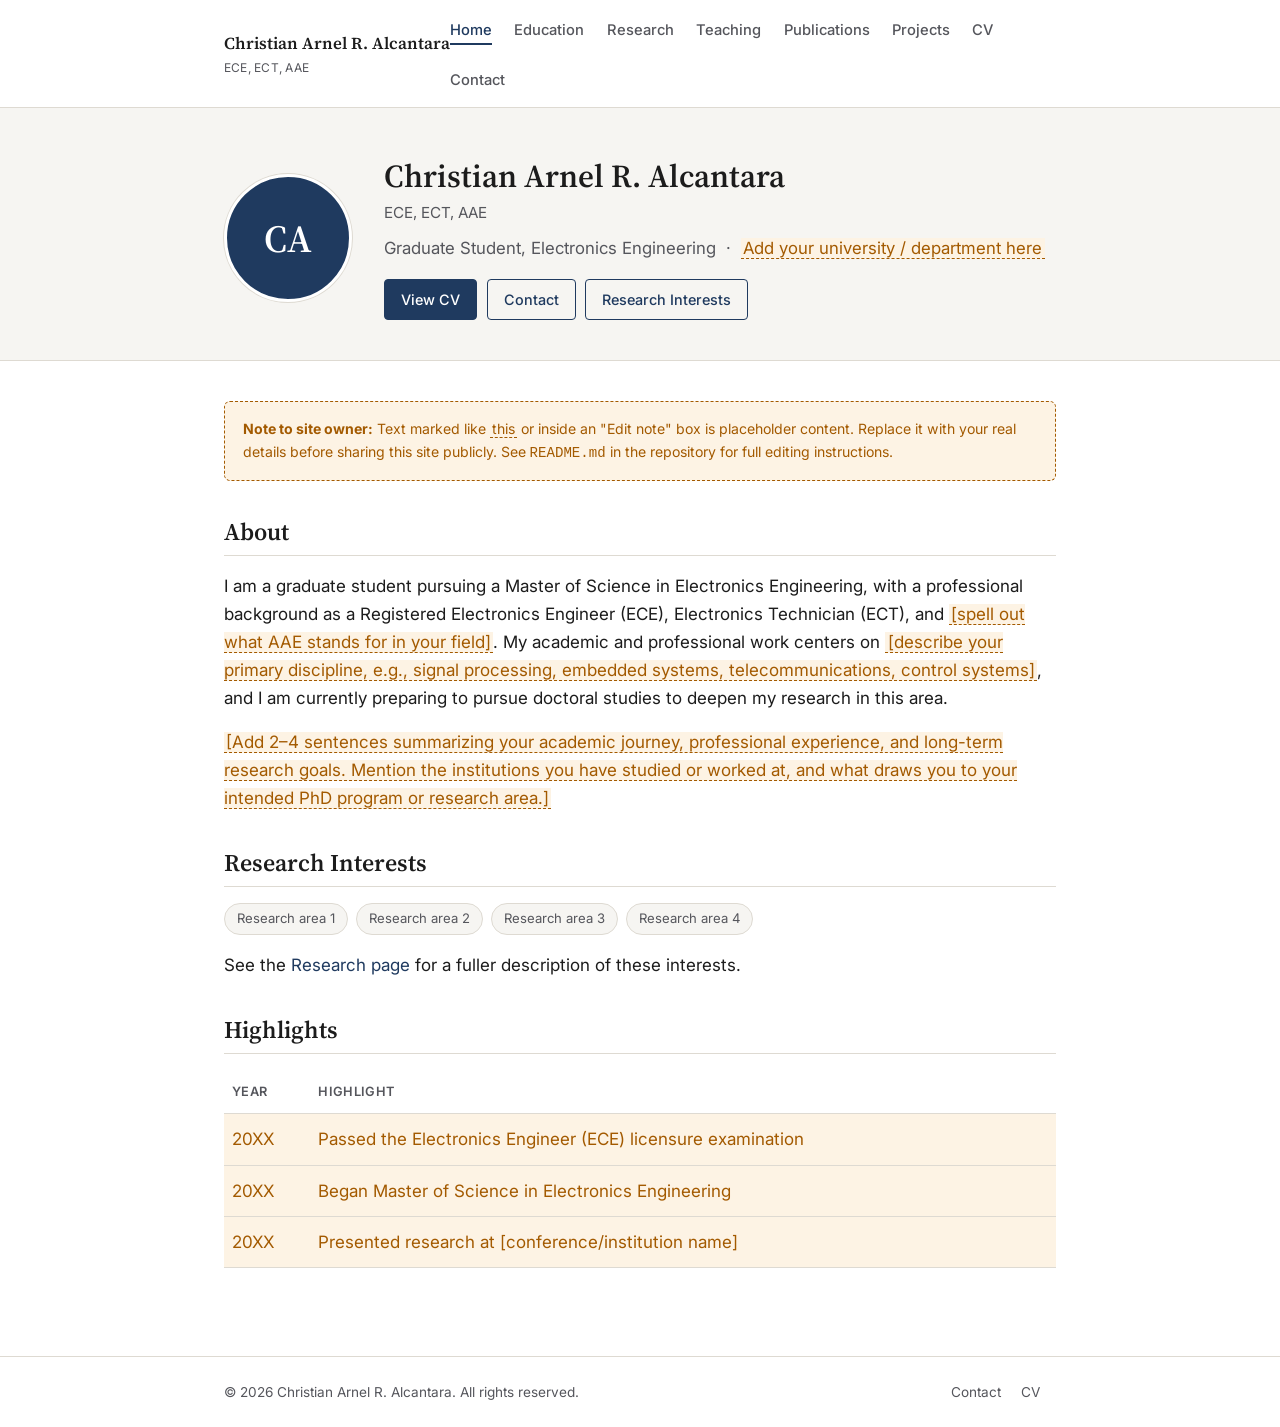
==== index.html @ 02e9b770 "Add academic portfolio site for GitHub Pages Static multi-page site (Home, Education, Research, Teac" ====
<!DOCTYPE html>
<html lang="en">
<head>
<meta charset="UTF-8">
<meta name="viewport" content="width=device-width, initial-scale=1.0">
<title>Christian Arnel R. Alcantara — Academic Portfolio</title>
<meta name="description" content="Academic portfolio of Christian Arnel R. Alcantara, ECE, ECT, AAE — graduate researcher in Electronics Engineering.">
<link rel="icon" href="data:,">
<link rel="preconnect" href="https://fonts.googleapis.com">
<link href="https://fonts.googleapis.com/css2?family=Inter:wght@400;500;600&family=Source+Serif+Pro:wght@400;600;700&display=swap" rel="stylesheet">
<link rel="stylesheet" href="assets/css/style.css">
</head>
<body>

<header class="site-header">
  <div class="container">
    <a class="site-brand" href="index.html">Christian Arnel R. Alcantara <span>ECE, ECT, AAE</span></a>
    <button class="nav-toggle" aria-label="Toggle navigation" aria-expanded="false">☰</button>
    <nav class="site-nav">
      <ul>
        <li><a href="index.html" class="active">Home</a></li>
        <li><a href="education.html">Education</a></li>
        <li><a href="research.html">Research</a></li>
        <li><a href="teaching.html">Teaching</a></li>
        <li><a href="publications.html">Publications</a></li>
        <li><a href="projects.html">Projects</a></li>
        <li><a href="cv.html">CV</a></li>
        <li><a href="contact.html">Contact</a></li>
      </ul>
    </nav>
  </div>
</header>

<section class="hero">
  <div class="container hero-inner">
    <div class="avatar">CA</div>
    <div class="hero-text">
      <h1>Christian Arnel R. Alcantara</h1>
      <p class="credentials">ECE, ECT, AAE</p>
      <p class="tagline">Graduate Student, Electronics Engineering &nbsp;·&nbsp; <span class="edit-me">Add your university / department here</span></p>
      <div class="hero-links">
        <a class="btn primary" href="cv.html">View CV</a>
        <a class="btn" href="contact.html">Contact</a>
        <a class="btn" href="research.html">Research Interests</a>
      </div>
    </div>
  </div>
</section>

<main>
  <div class="container">

    <div class="edit-note">
      <strong>Note to site owner:</strong> Text marked like <span class="edit-me">this</span> or inside an
      "Edit note" box is placeholder content. Replace it with your real details before sharing this site
      publicly. See <code>README.md</code> in the repository for full editing instructions.
    </div>

    <h2>About</h2>
    <p>
      I am a graduate student pursuing a Master of Science in Electronics Engineering, with a professional
      background as a Registered Electronics Engineer (ECE), Electronics Technician (ECT), and
      <span class="edit-me">[spell out what AAE stands for in your field]</span>. My academic and professional
      work centers on <span class="edit-me">[describe your primary discipline, e.g., signal processing,
      embedded systems, telecommunications, control systems]</span>, and I am currently preparing to pursue
      doctoral studies to deepen my research in this area.
    </p>
    <p>
      <span class="edit-me">
        [Add 2–4 sentences summarizing your academic journey, professional experience, and long-term research
        goals. Mention the institutions you have studied or worked at, and what draws you to your intended
        PhD program or research area.]
      </span>
    </p>

    <h2>Research Interests</h2>
    <ul class="tag-list">
      <li class="edit-me">Research area 1</li>
      <li class="edit-me">Research area 2</li>
      <li class="edit-me">Research area 3</li>
      <li class="edit-me">Research area 4</li>
    </ul>
    <p>See the <a href="research.html">Research page</a> for a fuller description of these interests.</p>

    <h2>Highlights</h2>
    <table class="timeline">
      <tr><th>Year</th><th>Highlight</th></tr>
      <tr><td class="edit-me">20XX</td><td class="edit-me">Passed the Electronics Engineer (ECE) licensure examination</td></tr>
      <tr><td class="edit-me">20XX</td><td class="edit-me">Began Master of Science in Electronics Engineering</td></tr>
      <tr><td class="edit-me">20XX</td><td class="edit-me">Presented research at [conference/institution name]</td></tr>
    </table>

  </div>
</main>

<footer class="site-footer">
  <div class="container">
    <div>© <span data-year>2026</span> Christian Arnel R. Alcantara. All rights reserved.</div>
    <div class="footer-links">
      <a href="contact.html">Contact</a>
      <a href="cv.html">CV</a>
    </div>
  </div>
</footer>

<script src="assets/js/main.js"></script>
</body>
</html>
---- assets/css/style.css ----
/* =========================================================
   Academic Portfolio — Base Stylesheet
   Simple, formal, content-first layout.
   ========================================================= */

:root {
  --color-bg: #ffffff;
  --color-bg-alt: #f6f5f2;
  --color-text: #1c1c1c;
  --color-text-muted: #55565c;
  --color-accent: #1f3a5f;      /* navy */
  --color-accent-dark: #142944;
  --color-border: #dedad2;
  --color-edit: #a35a00;
  --color-edit-bg: #fdf3e4;
  --font-serif: "Source Serif Pro", Georgia, "Times New Roman", serif;
  --font-sans: "Inter", -apple-system, BlinkMacSystemFont, "Segoe UI", Roboto, Helvetica, Arial, sans-serif;
  --max-width: 880px;
}

@media (prefers-color-scheme: dark) {
  :root {
    --color-bg: #14171c;
    --color-bg-alt: #1b1f26;
    --color-text: #e9e8e4;
    --color-text-muted: #a9adb6;
    --color-accent: #7fa2d1;
    --color-accent-dark: #a9c3e6;
    --color-border: #2c313a;
    --color-edit: #e0a75a;
    --color-edit-bg: #2a2418;
  }
}

* { box-sizing: border-box; }

html { scroll-behavior: smooth; }

body {
  margin: 0;
  background: var(--color-bg);
  color: var(--color-text);
  font-family: var(--font-sans);
  font-size: 17px;
  line-height: 1.65;
  -webkit-font-smoothing: antialiased;
}

h1, h2, h3, h4 {
  font-family: var(--font-serif);
  color: var(--color-text);
  line-height: 1.25;
  font-weight: 600;
}

h1 { font-size: 2rem; margin: 0 0 .25rem; }
h2 { font-size: 1.5rem; margin: 2.25rem 0 1rem; padding-bottom: .5rem; border-bottom: 1px solid var(--color-border); }
h3 { font-size: 1.15rem; margin: 1.5rem 0 .5rem; }

p { margin: 0 0 1rem; }

a { color: var(--color-accent); text-decoration: none; }
a:hover { text-decoration: underline; }

.container {
  max-width: var(--max-width);
  margin: 0 auto;
  padding: 0 1.5rem;
}

/* ---------- Header / Nav ---------- */

.site-header {
  border-bottom: 1px solid var(--color-border);
  background: var(--color-bg);
  position: sticky;
  top: 0;
  z-index: 20;
}

.site-header .container {
  display: flex;
  align-items: center;
  justify-content: space-between;
  padding-top: .9rem;
  padding-bottom: .9rem;
}

.site-brand {
  font-family: var(--font-serif);
  font-weight: 600;
  font-size: 1.05rem;
  color: var(--color-text);
  white-space: nowrap;
}

.site-brand span {
  display: block;
  font-family: var(--font-sans);
  font-weight: 400;
  font-size: .75rem;
  color: var(--color-text-muted);
  letter-spacing: .02em;
}

.nav-toggle {
  display: none;
  background: none;
  border: 1px solid var(--color-border);
  border-radius: 4px;
  padding: .4rem .6rem;
  font-size: 1rem;
  color: var(--color-text);
  cursor: pointer;
}

nav.site-nav ul {
  list-style: none;
  display: flex;
  flex-wrap: wrap;
  gap: 1.4rem;
  margin: 0;
  padding: 0;
}

nav.site-nav a {
  color: var(--color-text-muted);
  font-size: .92rem;
  font-weight: 500;
  padding: .3rem 0;
  border-bottom: 2px solid transparent;
}

nav.site-nav a:hover,
nav.site-nav a.active {
  color: var(--color-accent);
  text-decoration: none;
  border-bottom-color: var(--color-accent);
}

@media (max-width: 720px) {
  .nav-toggle { display: inline-block; }
  nav.site-nav {
    display: none;
    width: 100%;
    border-top: 1px solid var(--color-border);
  }
  nav.site-nav.open { display: block; }
  nav.site-nav ul {
    flex-direction: column;
    gap: 0;
    padding: .5rem 0;
  }
  nav.site-nav a {
    display: block;
    padding: .6rem 0;
  }
  .site-header .container { flex-wrap: wrap; }
}

/* ---------- Hero (home page) ---------- */

.hero {
  padding: 3rem 0 2.5rem;
  border-bottom: 1px solid var(--color-border);
  background: var(--color-bg-alt);
}

.hero-inner {
  display: flex;
  gap: 2rem;
  align-items: center;
  flex-wrap: wrap;
}

.avatar {
  width: 128px;
  height: 128px;
  border-radius: 50%;
  background: var(--color-accent);
  color: #fff;
  display: flex;
  align-items: center;
  justify-content: center;
  font-family: var(--font-serif);
  font-size: 2.4rem;
  font-weight: 600;
  flex-shrink: 0;
  border: 3px solid var(--color-bg);
  box-shadow: 0 0 0 1px var(--color-border);
}

.hero-text { flex: 1; min-width: 260px; }

.credentials {
  color: var(--color-text-muted);
  font-size: .95rem;
  margin-bottom: .6rem;
}

.tagline {
  font-size: 1.05rem;
  color: var(--color-text-muted);
  margin-bottom: 1rem;
}

.hero-links {
  display: flex;
  flex-wrap: wrap;
  gap: .6rem;
}

.btn {
  display: inline-block;
  padding: .5rem 1rem;
  border: 1px solid var(--color-accent);
  border-radius: 4px;
  color: var(--color-accent);
  font-size: .9rem;
  font-weight: 500;
}

.btn:hover { background: var(--color-accent); color: #fff; text-decoration: none; }

.btn.primary { background: var(--color-accent); color: #fff; }
.btn.primary:hover { background: var(--color-accent-dark); border-color: var(--color-accent-dark); }

/* ---------- Main content ---------- */

main { padding: 2.5rem 0 4rem; }

.page-title { margin-bottom: .5rem; }
.page-lede {
  color: var(--color-text-muted);
  font-size: 1.05rem;
  margin-bottom: 2rem;
}

.card {
  border: 1px solid var(--color-border);
  border-radius: 6px;
  padding: 1.25rem 1.4rem;
  margin-bottom: 1.1rem;
  background: var(--color-bg);
}

.card h3 { margin-top: 0; }

.meta {
  color: var(--color-text-muted);
  font-size: .88rem;
  margin: -.3rem 0 .6rem;
}

.tag-list {
  list-style: none;
  display: flex;
  flex-wrap: wrap;
  gap: .5rem;
  padding: 0;
  margin: 0 0 1rem;
}

.tag-list li {
  background: var(--color-bg-alt);
  border: 1px solid var(--color-border);
  border-radius: 999px;
  padding: .25rem .75rem;
  font-size: .82rem;
  color: var(--color-text-muted);
}

table.timeline {
  width: 100%;
  border-collapse: collapse;
  margin-bottom: 1.5rem;
}

table.timeline th, table.timeline td {
  text-align: left;
  padding: .7rem .5rem;
  border-bottom: 1px solid var(--color-border);
  vertical-align: top;
}

table.timeline th {
  color: var(--color-text-muted);
  font-weight: 600;
  font-size: .8rem;
  text-transform: uppercase;
  letter-spacing: .03em;
}

.pub-list { list-style: none; padding: 0; margin: 0; }
.pub-list li {
  padding: 1rem 0;
  border-bottom: 1px solid var(--color-border);
}
.pub-list li:first-child { padding-top: 0; }

.pub-authors { color: var(--color-text-muted); font-size: .92rem; }
.pub-venue { color: var(--color-text-muted); font-style: italic; font-size: .92rem; }

.project-grid {
  display: grid;
  grid-template-columns: repeat(auto-fit, minmax(260px, 1fr));
  gap: 1.1rem;
}

/* ---------- Editable placeholder markers ---------- */

.edit-me {
  background: var(--color-edit-bg);
  color: var(--color-edit);
  border-bottom: 1px dashed var(--color-edit);
  padding: 0 .15rem;
}

.edit-note {
  border: 1px dashed var(--color-edit);
  background: var(--color-edit-bg);
  color: var(--color-edit);
  border-radius: 6px;
  padding: .9rem 1.1rem;
  font-size: .88rem;
  margin-bottom: 2rem;
}

.edit-note strong { color: var(--color-edit); }

/* ---------- Footer ---------- */

.site-footer {
  border-top: 1px solid var(--color-border);
  padding: 1.5rem 0;
  color: var(--color-text-muted);
  font-size: .85rem;
}

.site-footer .container {
  display: flex;
  flex-wrap: wrap;
  gap: .5rem 1.5rem;
  justify-content: space-between;
}

.footer-links a { color: var(--color-text-muted); margin-right: 1rem; }
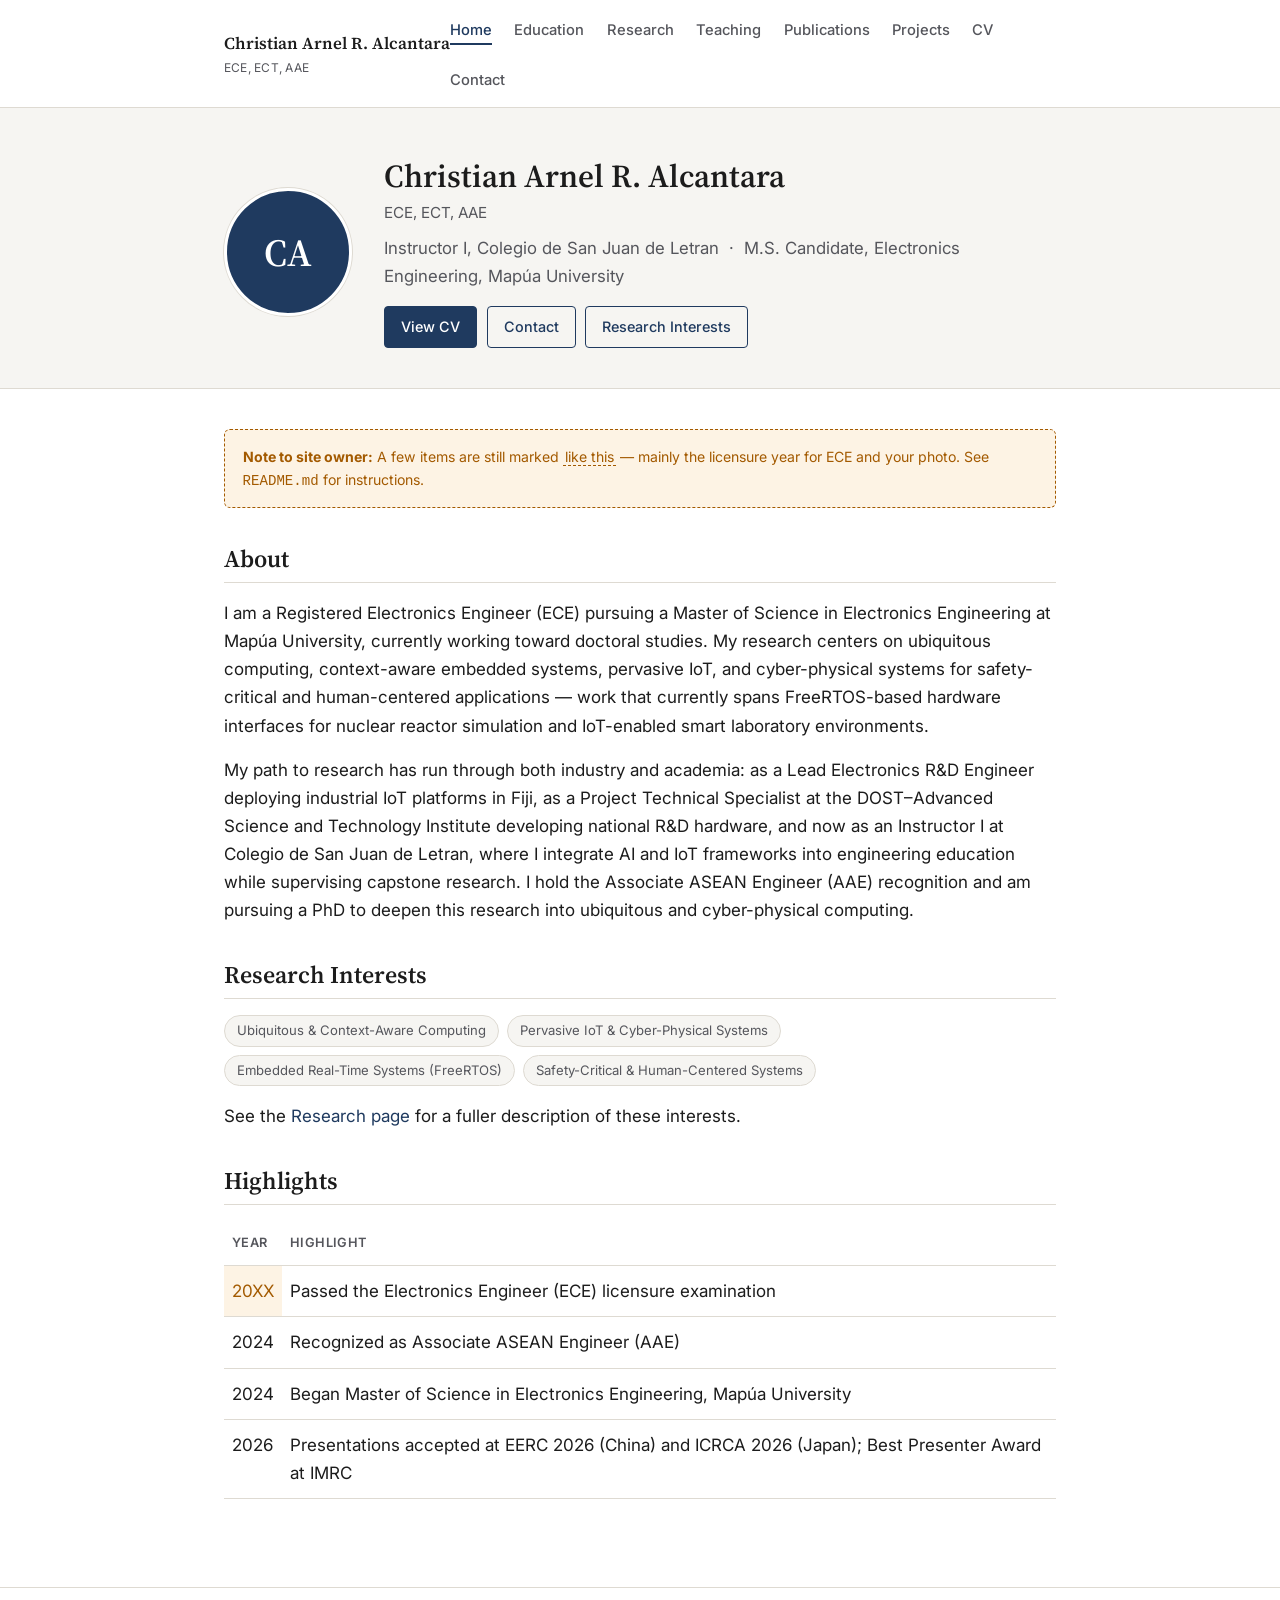
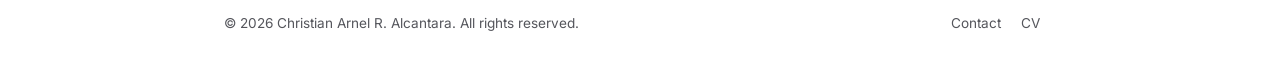
==== commit 9ac9f908: "Fill in real CV content and add downloadable CV PDF Replaces placeholders across all pages with actu" ====
--- a/index.html
+++ b/index.html
@@ -33,11 +33,12 @@
 
 <section class="hero">
   <div class="container hero-inner">
+    <!-- Replace with: <img class="avatar-photo" src="assets/img/profile.jpg" alt="Christian Arnel R. Alcantara"> once assets/img/profile.jpg is added -->
     <div class="avatar">CA</div>
     <div class="hero-text">
       <h1>Christian Arnel R. Alcantara</h1>
       <p class="credentials">ECE, ECT, AAE</p>
-      <p class="tagline">Graduate Student, Electronics Engineering &nbsp;·&nbsp; <span class="edit-me">Add your university / department here</span></p>
+      <p class="tagline">Instructor I, Colegio de San Juan de Letran &nbsp;·&nbsp; M.S. Candidate, Electronics Engineering, Mapúa University</p>
       <div class="hero-links">
         <a class="btn primary" href="cv.html">View CV</a>
         <a class="btn" href="contact.html">Contact</a>
@@ -51,43 +52,43 @@
   <div class="container">
 
     <div class="edit-note">
-      <strong>Note to site owner:</strong> Text marked like <span class="edit-me">this</span> or inside an
-      "Edit note" box is placeholder content. Replace it with your real details before sharing this site
-      publicly. See <code>README.md</code> in the repository for full editing instructions.
+      <strong>Note to site owner:</strong> A few items are still marked <span class="edit-me">like this</span> —
+      mainly the licensure year for ECE and your photo. See <code>README.md</code> for instructions.
     </div>
 
     <h2>About</h2>
     <p>
-      I am a graduate student pursuing a Master of Science in Electronics Engineering, with a professional
-      background as a Registered Electronics Engineer (ECE), Electronics Technician (ECT), and
-      <span class="edit-me">[spell out what AAE stands for in your field]</span>. My academic and professional
-      work centers on <span class="edit-me">[describe your primary discipline, e.g., signal processing,
-      embedded systems, telecommunications, control systems]</span>, and I am currently preparing to pursue
-      doctoral studies to deepen my research in this area.
+      I am a Registered Electronics Engineer (ECE) pursuing a Master of Science in Electronics Engineering at
+      Mapúa University, currently working toward doctoral studies. My research centers on ubiquitous computing,
+      context-aware embedded systems, pervasive IoT, and cyber-physical systems for safety-critical and
+      human-centered applications — work that currently spans FreeRTOS-based hardware interfaces for nuclear
+      reactor simulation and IoT-enabled smart laboratory environments.
     </p>
     <p>
-      <span class="edit-me">
-        [Add 2–4 sentences summarizing your academic journey, professional experience, and long-term research
-        goals. Mention the institutions you have studied or worked at, and what draws you to your intended
-        PhD program or research area.]
-      </span>
+      My path to research has run through both industry and academia: as a Lead Electronics R&amp;D Engineer
+      deploying industrial IoT platforms in Fiji, as a Project Technical Specialist at the DOST–Advanced
+      Science and Technology Institute developing national R&amp;D hardware, and now as an Instructor I at
+      Colegio de San Juan de Letran, where I integrate AI and IoT frameworks into engineering education while
+      supervising capstone research. I hold the Associate ASEAN Engineer (AAE) recognition and am pursuing a
+      PhD to deepen this research into ubiquitous and cyber-physical computing.
     </p>
 
     <h2>Research Interests</h2>
     <ul class="tag-list">
-      <li class="edit-me">Research area 1</li>
-      <li class="edit-me">Research area 2</li>
-      <li class="edit-me">Research area 3</li>
-      <li class="edit-me">Research area 4</li>
+      <li>Ubiquitous &amp; Context-Aware Computing</li>
+      <li>Pervasive IoT &amp; Cyber-Physical Systems</li>
+      <li>Embedded Real-Time Systems (FreeRTOS)</li>
+      <li>Safety-Critical &amp; Human-Centered Systems</li>
     </ul>
     <p>See the <a href="research.html">Research page</a> for a fuller description of these interests.</p>
 
     <h2>Highlights</h2>
     <table class="timeline">
       <tr><th>Year</th><th>Highlight</th></tr>
-      <tr><td class="edit-me">20XX</td><td class="edit-me">Passed the Electronics Engineer (ECE) licensure examination</td></tr>
-      <tr><td class="edit-me">20XX</td><td class="edit-me">Began Master of Science in Electronics Engineering</td></tr>
-      <tr><td class="edit-me">20XX</td><td class="edit-me">Presented research at [conference/institution name]</td></tr>
+      <tr><td class="edit-me">20XX</td><td>Passed the Electronics Engineer (ECE) licensure examination</td></tr>
+      <tr><td>2024</td><td>Recognized as Associate ASEAN Engineer (AAE)</td></tr>
+      <tr><td>2024</td><td>Began Master of Science in Electronics Engineering, Mapúa University</td></tr>
+      <tr><td>2026</td><td>Presentations accepted at EERC 2026 (China) and ICRCA 2026 (Japan); Best Presenter Award at IMRC</td></tr>
     </table>
 
   </div>
--- a/assets/css/style.css
+++ b/assets/css/style.css
@@ -190,6 +190,17 @@
   box-shadow: 0 0 0 1px var(--color-border);
 }
 
+.avatar-photo {
+  width: 148px;
+  height: 185px;
+  object-fit: cover;
+  object-position: top center;
+  border-radius: 6px;
+  flex-shrink: 0;
+  border: 1px solid var(--color-border);
+  box-shadow: 0 1px 3px rgba(0, 0, 0, 0.12);
+}
+
 .hero-text { flex: 1; min-width: 260px; }
 
 .credentials {
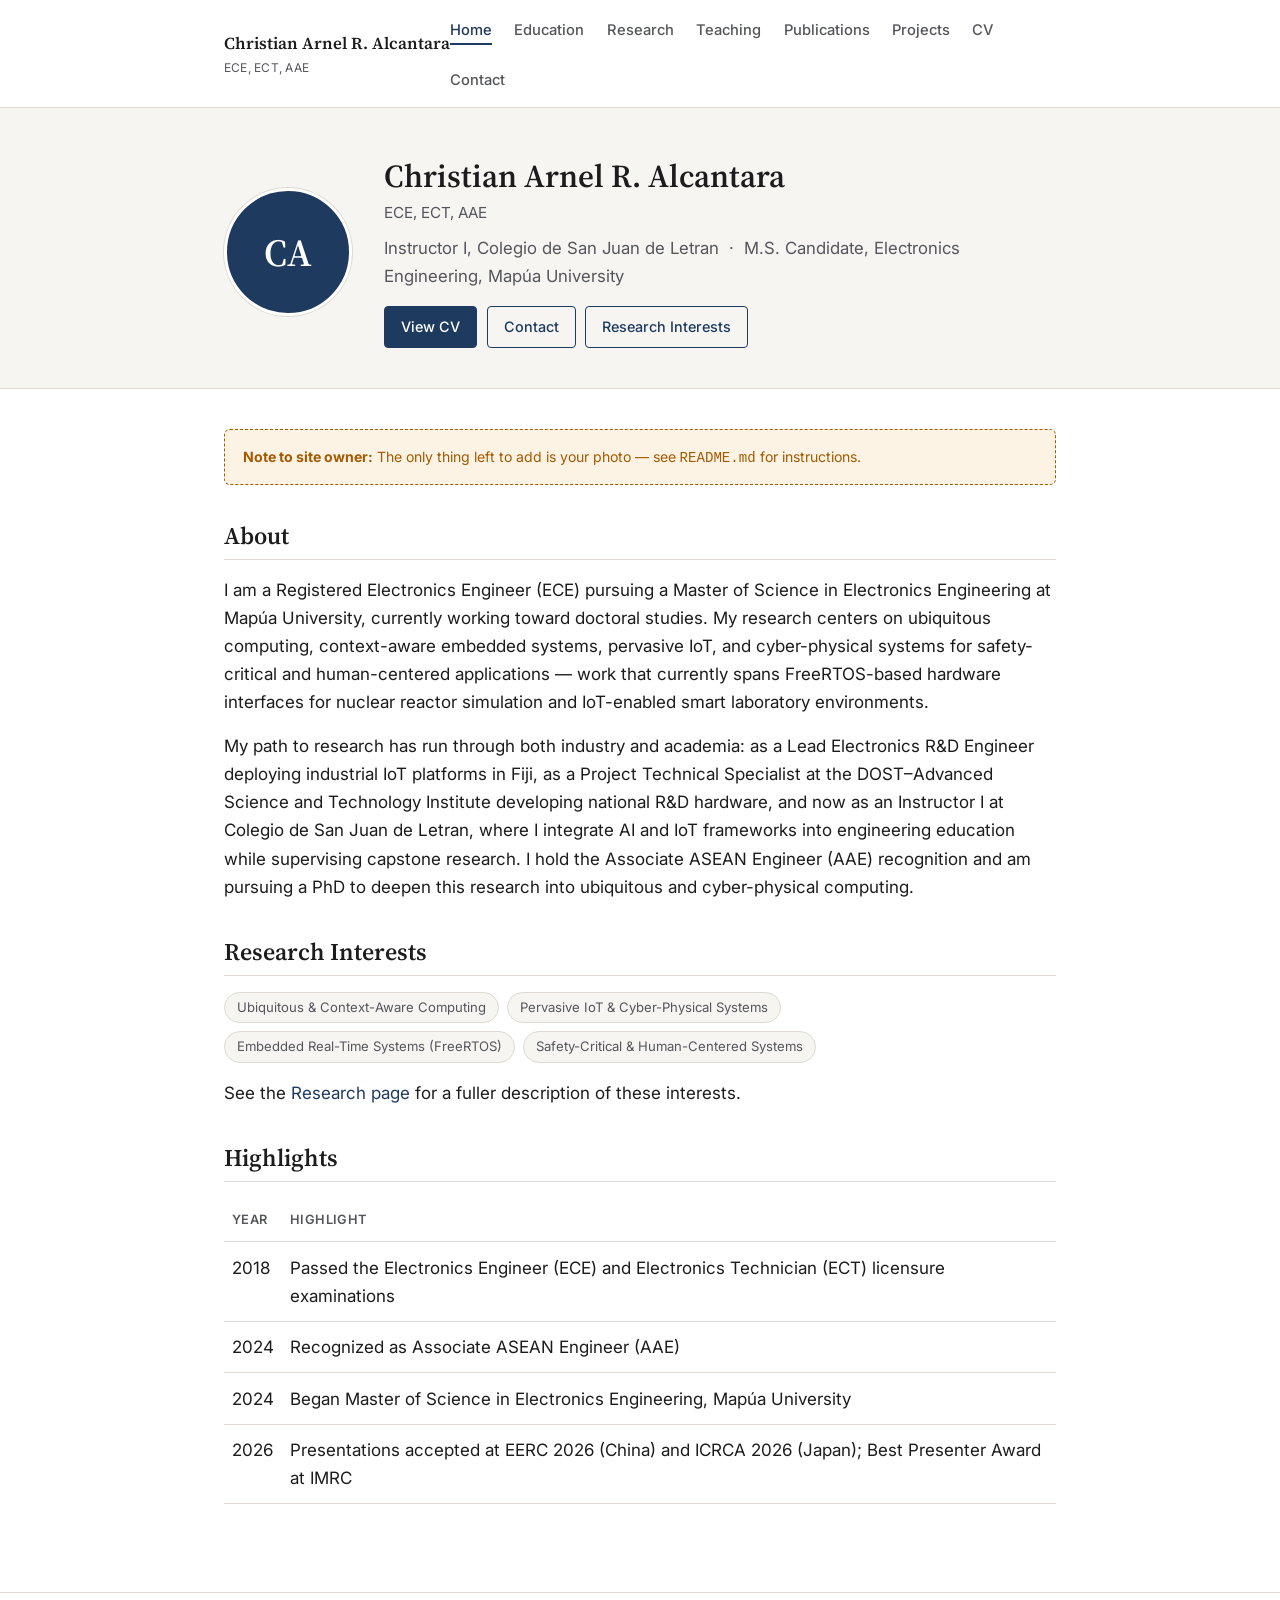
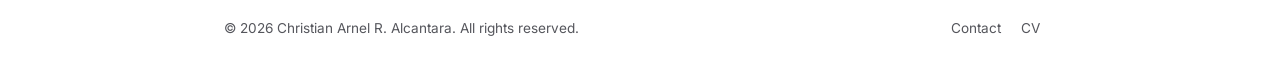
==== commit 089672e5: "Fill in licensure years and academic profile links ECE and ECT licensure both dated 2018. Adds real " ====
--- a/index.html
+++ b/index.html
@@ -52,8 +52,8 @@
   <div class="container">
 
     <div class="edit-note">
-      <strong>Note to site owner:</strong> A few items are still marked <span class="edit-me">like this</span> —
-      mainly the licensure year for ECE and your photo. See <code>README.md</code> for instructions.
+      <strong>Note to site owner:</strong> The only thing left to add is your photo — see
+      <code>README.md</code> for instructions.
     </div>
 
     <h2>About</h2>
@@ -85,7 +85,7 @@
     <h2>Highlights</h2>
     <table class="timeline">
       <tr><th>Year</th><th>Highlight</th></tr>
-      <tr><td class="edit-me">20XX</td><td>Passed the Electronics Engineer (ECE) licensure examination</td></tr>
+      <tr><td>2018</td><td>Passed the Electronics Engineer (ECE) and Electronics Technician (ECT) licensure examinations</td></tr>
       <tr><td>2024</td><td>Recognized as Associate ASEAN Engineer (AAE)</td></tr>
       <tr><td>2024</td><td>Began Master of Science in Electronics Engineering, Mapúa University</td></tr>
       <tr><td>2026</td><td>Presentations accepted at EERC 2026 (China) and ICRCA 2026 (Japan); Best Presenter Award at IMRC</td></tr>
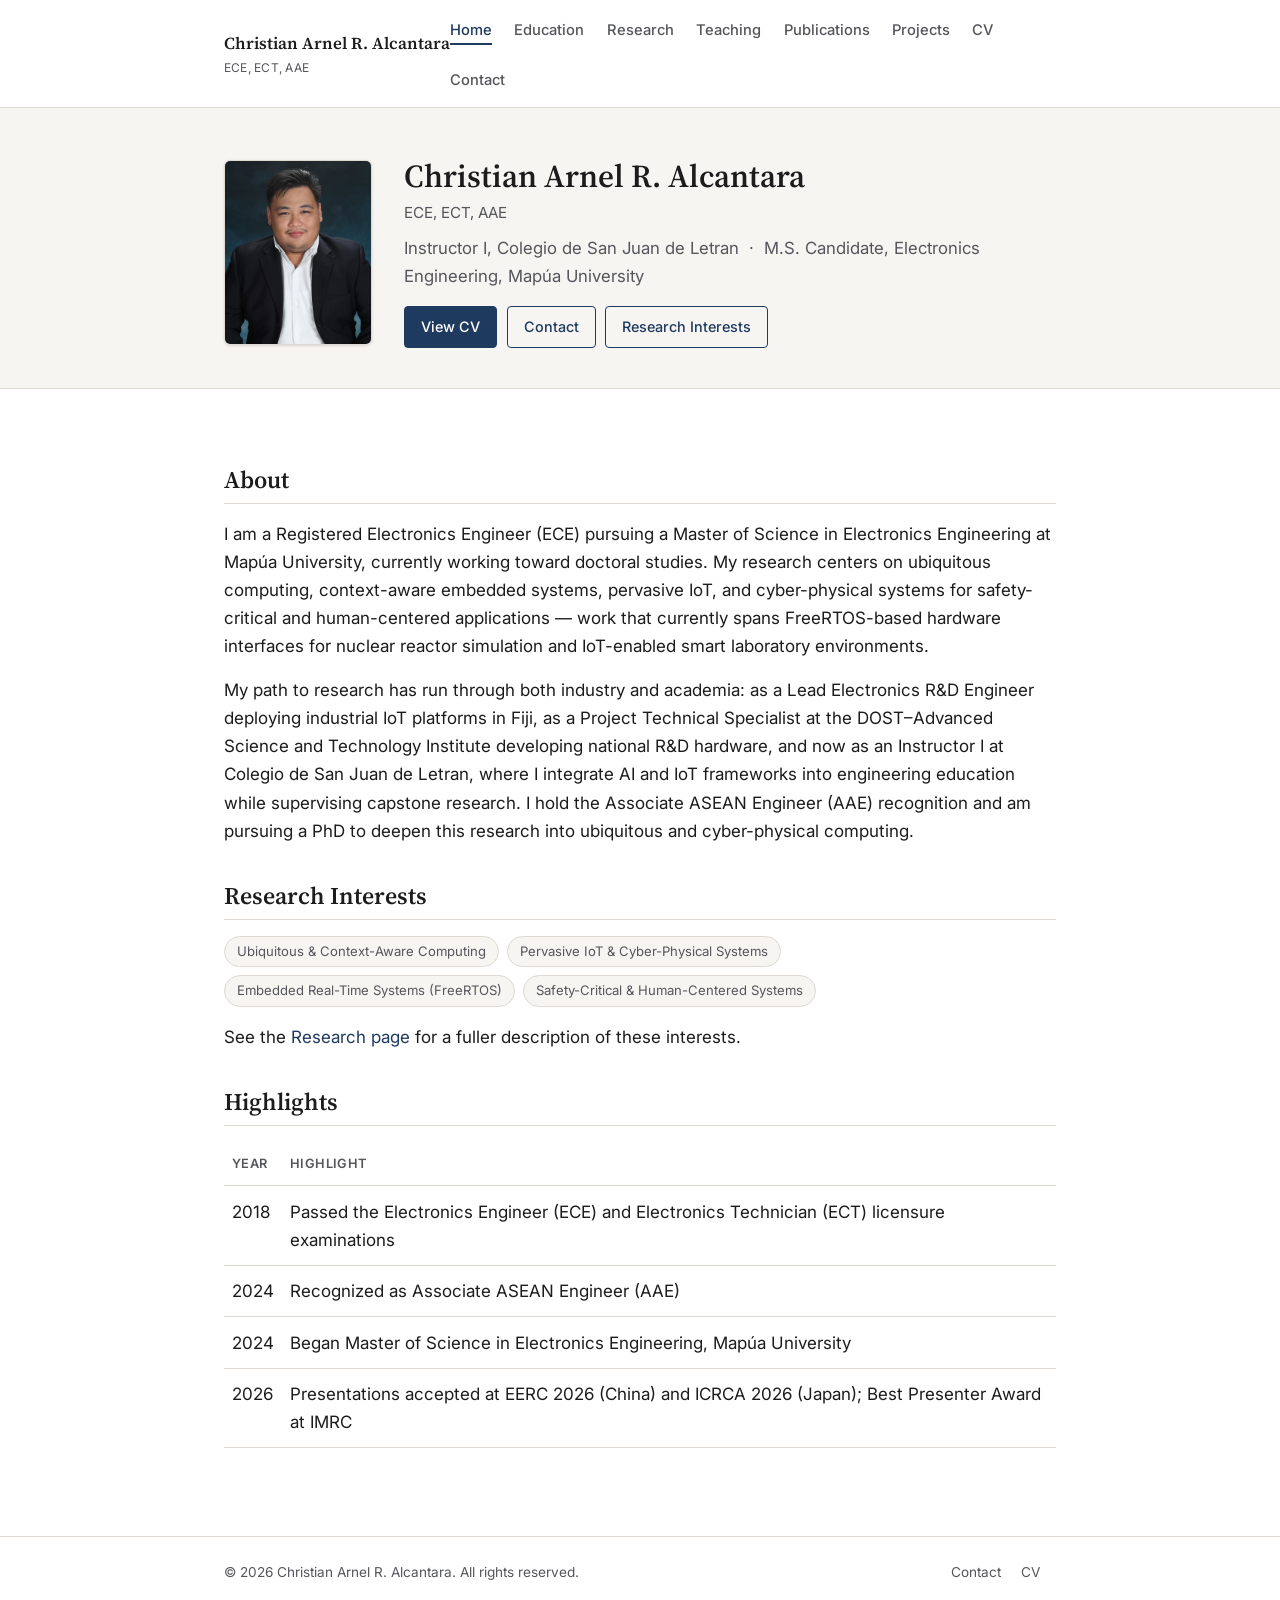
==== commit 21095510: "Add homepage headshot photo Replaces the initials avatar with the provided portrait, cropped into th" ====
--- a/index.html
+++ b/index.html
@@ -33,8 +33,7 @@
 
 <section class="hero">
   <div class="container hero-inner">
-    <!-- Replace with: <img class="avatar-photo" src="assets/img/profile.jpg" alt="Christian Arnel R. Alcantara"> once assets/img/profile.jpg is added -->
-    <div class="avatar">CA</div>
+    <img class="avatar-photo" src="assets/img/profile.jpg" alt="Christian Arnel R. Alcantara">
     <div class="hero-text">
       <h1>Christian Arnel R. Alcantara</h1>
       <p class="credentials">ECE, ECT, AAE</p>
@@ -50,11 +49,6 @@
 
 <main>
   <div class="container">
-
-    <div class="edit-note">
-      <strong>Note to site owner:</strong> The only thing left to add is your photo — see
-      <code>README.md</code> for instructions.
-    </div>
 
     <h2>About</h2>
     <p>
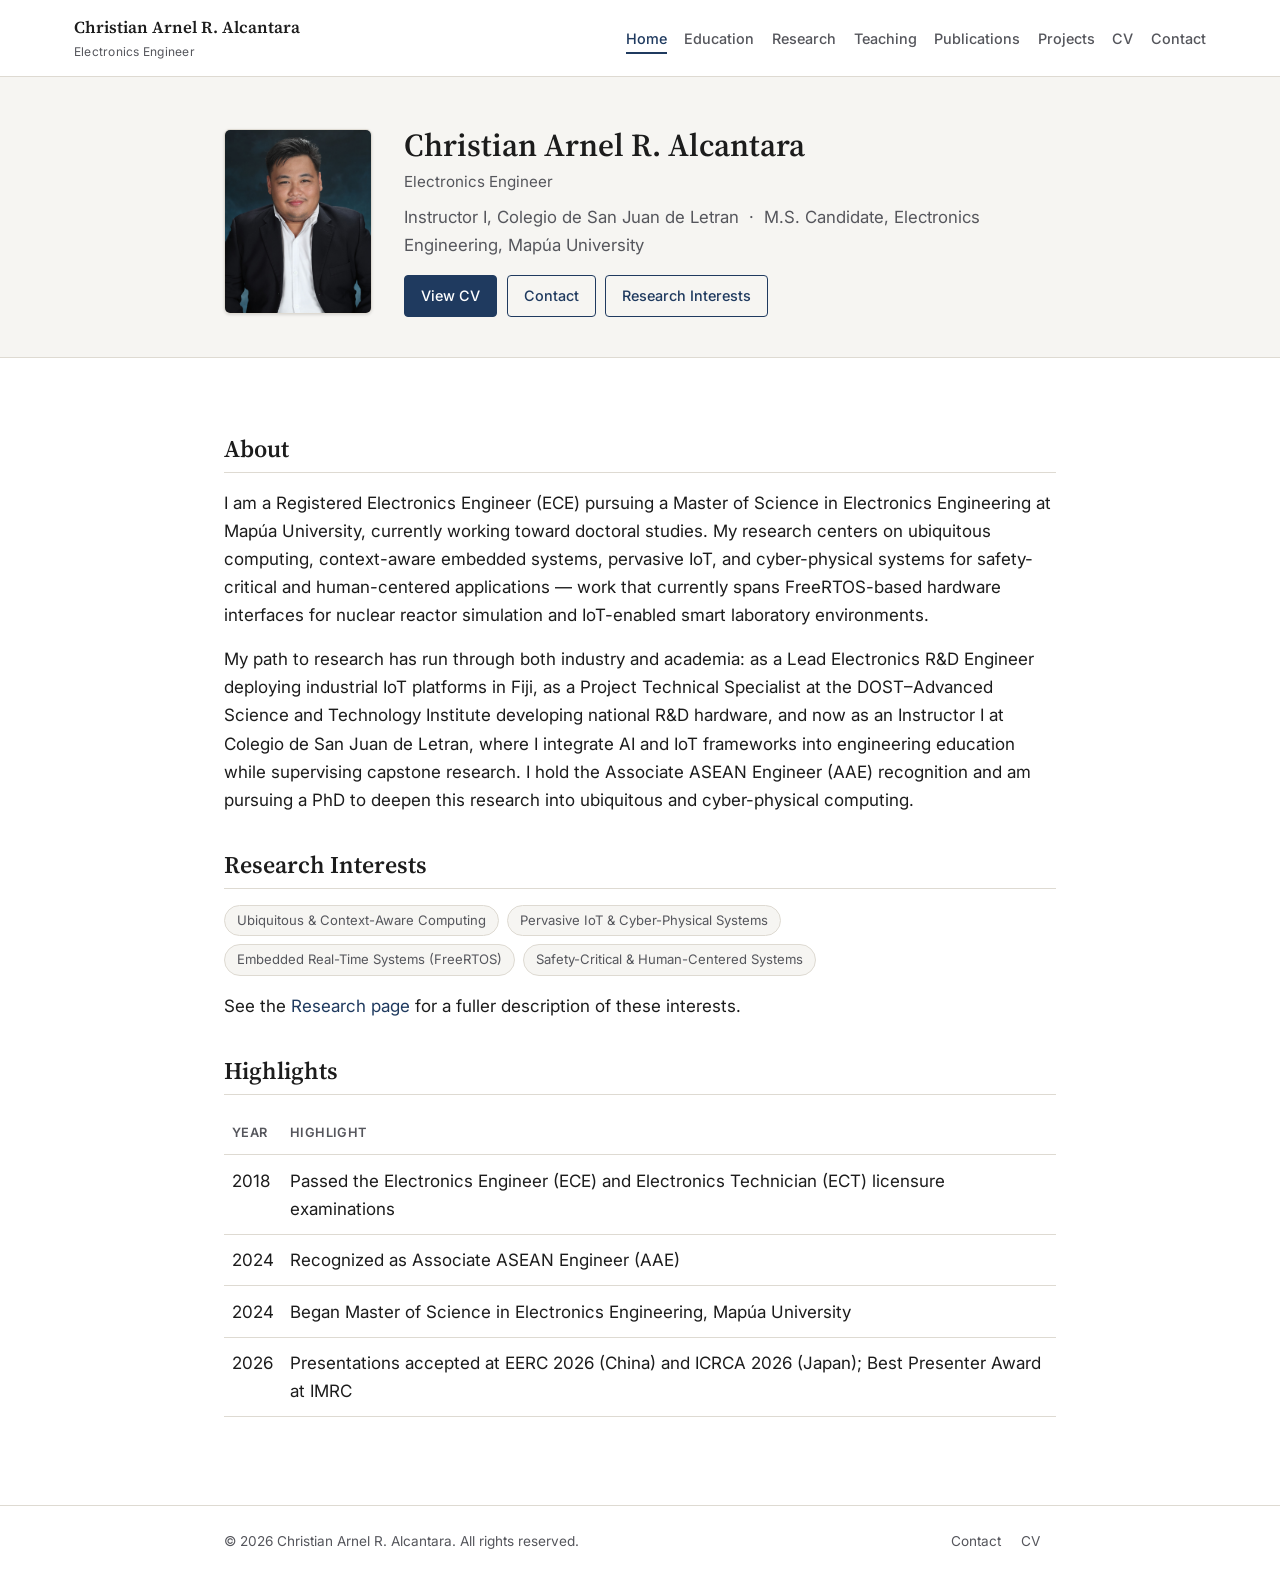
==== commit 806feb0b: "Fix nav wrapping and simplify header credential line Widens the header row beyond the 880px reading-" ====
--- a/index.html
+++ b/index.html
@@ -4,7 +4,7 @@
 <meta charset="UTF-8">
 <meta name="viewport" content="width=device-width, initial-scale=1.0">
 <title>Christian Arnel R. Alcantara — Academic Portfolio</title>
-<meta name="description" content="Academic portfolio of Christian Arnel R. Alcantara, ECE, ECT, AAE — graduate researcher in Electronics Engineering.">
+<meta name="description" content="Academic portfolio of Christian Arnel R. Alcantara, Electronics Engineer — graduate researcher in Electronics Engineering.">
 <link rel="icon" href="data:,">
 <link rel="preconnect" href="https://fonts.googleapis.com">
 <link href="https://fonts.googleapis.com/css2?family=Inter:wght@400;500;600&family=Source+Serif+Pro:wght@400;600;700&display=swap" rel="stylesheet">
@@ -14,7 +14,7 @@
 
 <header class="site-header">
   <div class="container">
-    <a class="site-brand" href="index.html">Christian Arnel R. Alcantara <span>ECE, ECT, AAE</span></a>
+    <a class="site-brand" href="index.html">Christian Arnel R. Alcantara <span>Electronics Engineer</span></a>
     <button class="nav-toggle" aria-label="Toggle navigation" aria-expanded="false">☰</button>
     <nav class="site-nav">
       <ul>
@@ -36,7 +36,7 @@
     <img class="avatar-photo" src="assets/img/profile.jpg" alt="Christian Arnel R. Alcantara">
     <div class="hero-text">
       <h1>Christian Arnel R. Alcantara</h1>
-      <p class="credentials">ECE, ECT, AAE</p>
+      <p class="credentials">Electronics Engineer</p>
       <p class="tagline">Instructor I, Colegio de San Juan de Letran &nbsp;·&nbsp; M.S. Candidate, Electronics Engineering, Mapúa University</p>
       <div class="hero-links">
         <a class="btn primary" href="cv.html">View CV</a>
--- a/assets/css/style.css
+++ b/assets/css/style.css
@@ -84,6 +84,7 @@
   justify-content: space-between;
   padding-top: .9rem;
   padding-bottom: .9rem;
+  max-width: 1180px;
 }
 
 .site-brand {
@@ -117,17 +118,18 @@
 nav.site-nav ul {
   list-style: none;
   display: flex;
-  flex-wrap: wrap;
-  gap: 1.4rem;
+  flex-wrap: nowrap;
+  gap: 1.1rem;
   margin: 0;
   padding: 0;
 }
 
 nav.site-nav a {
   color: var(--color-text-muted);
-  font-size: .92rem;
+  font-size: .9rem;
   font-weight: 500;
   padding: .3rem 0;
+  white-space: nowrap;
   border-bottom: 2px solid transparent;
 }
 
@@ -138,7 +140,7 @@
   border-bottom-color: var(--color-accent);
 }
 
-@media (max-width: 720px) {
+@media (max-width: 1080px) {
   .nav-toggle { display: inline-block; }
   nav.site-nav {
     display: none;
@@ -148,6 +150,7 @@
   nav.site-nav.open { display: block; }
   nav.site-nav ul {
     flex-direction: column;
+    flex-wrap: wrap;
     gap: 0;
     padding: .5rem 0;
   }
